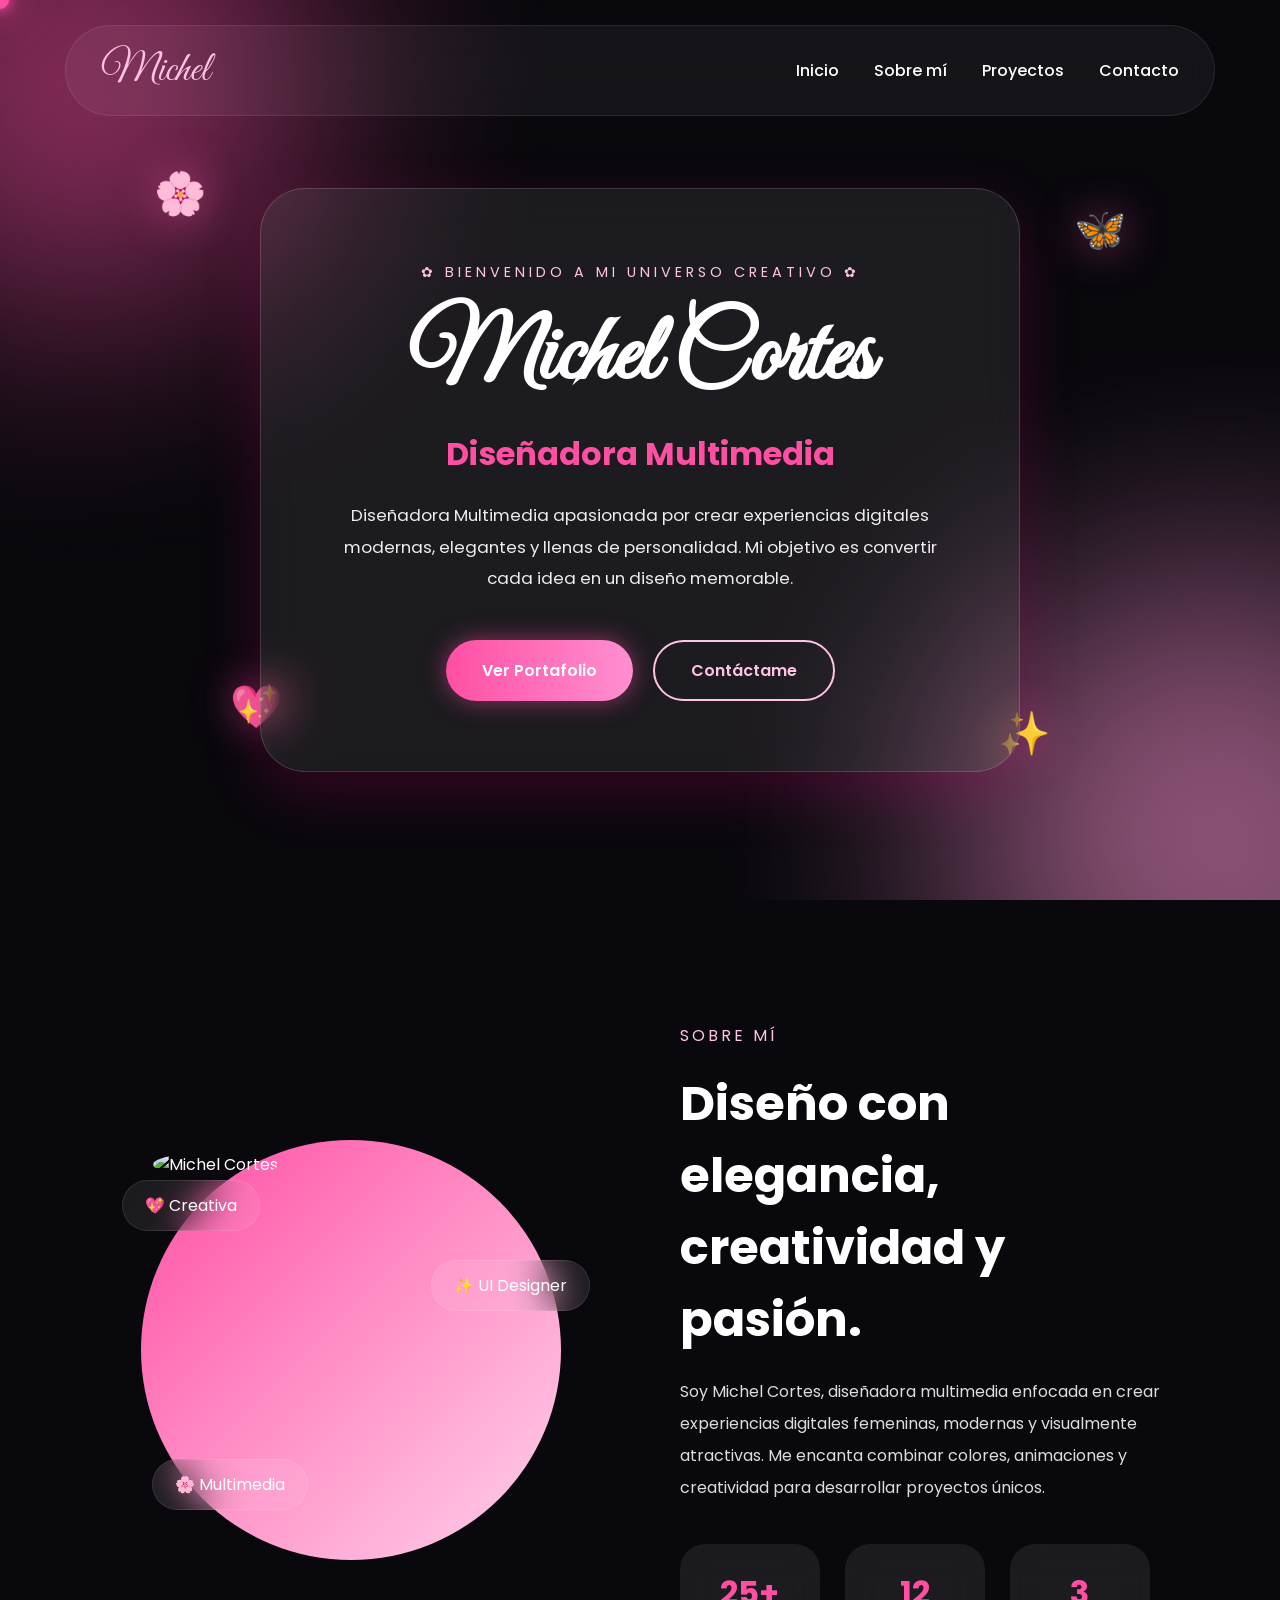
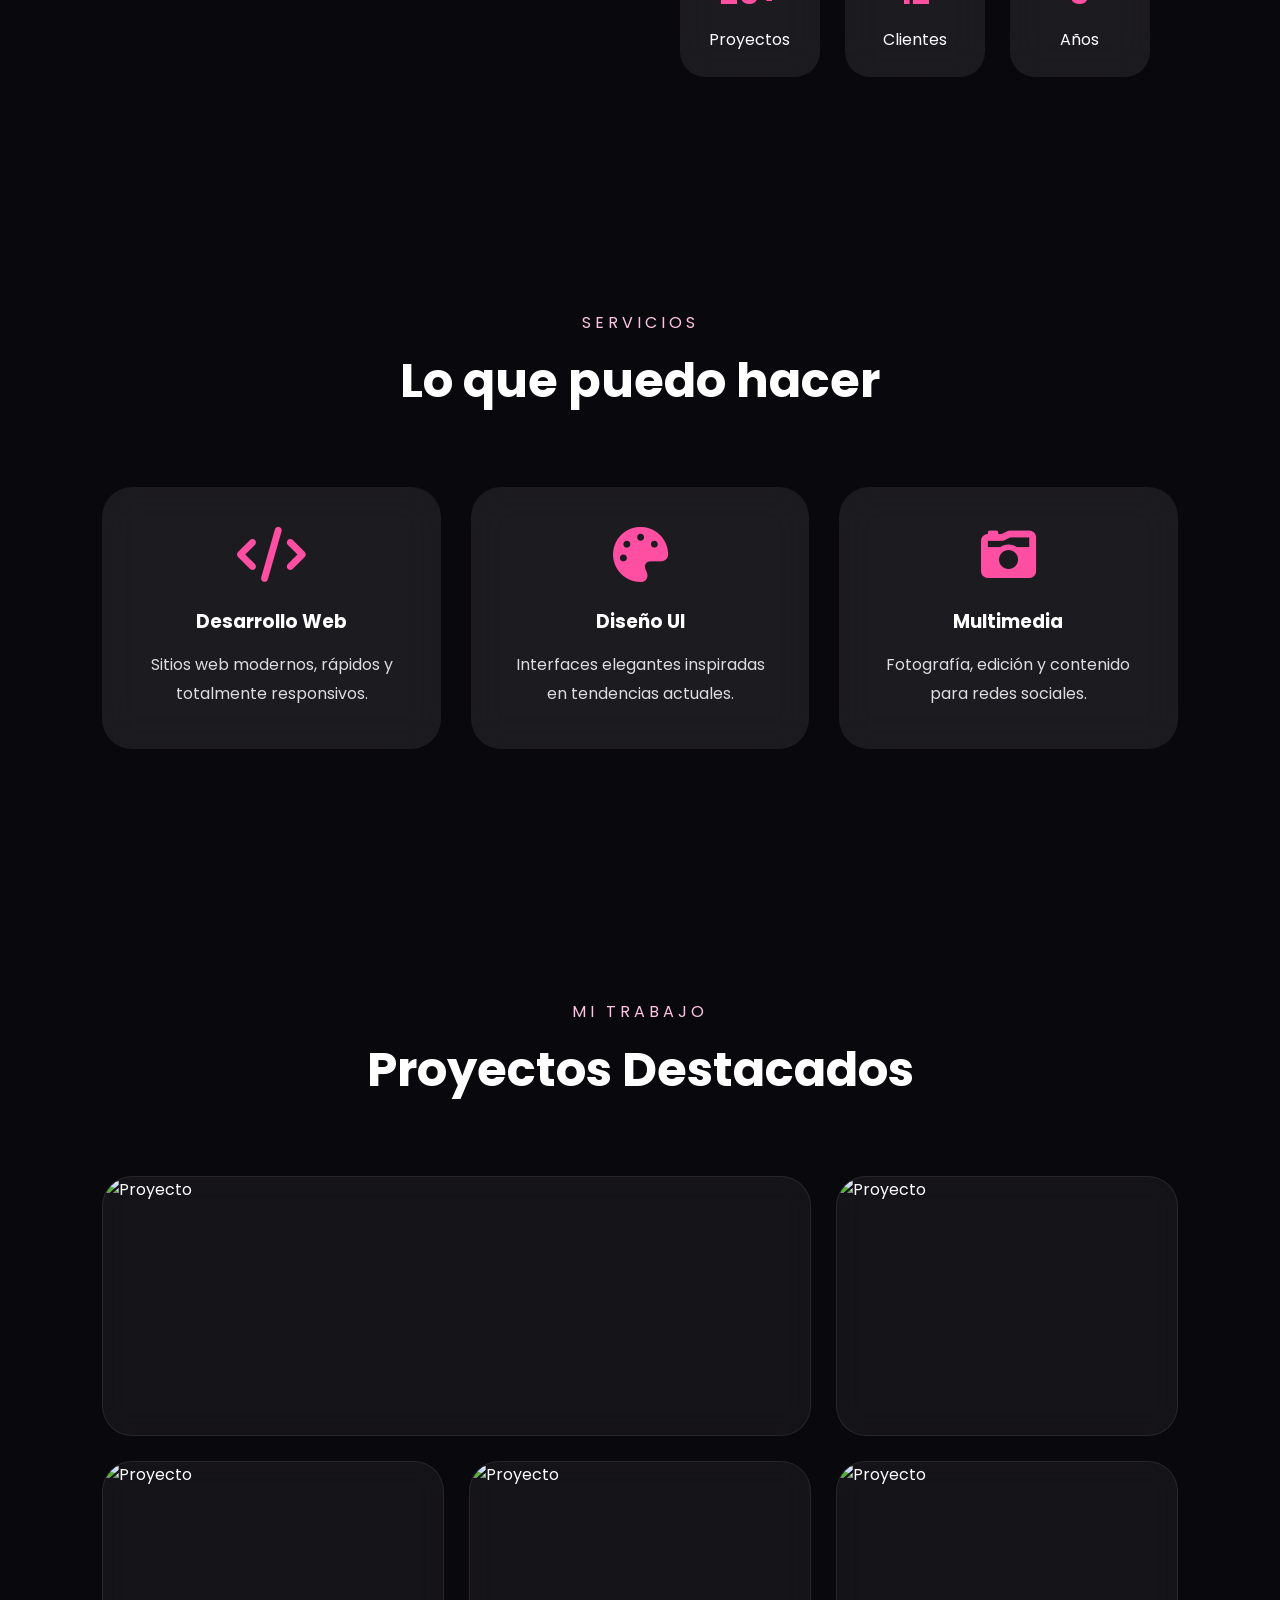
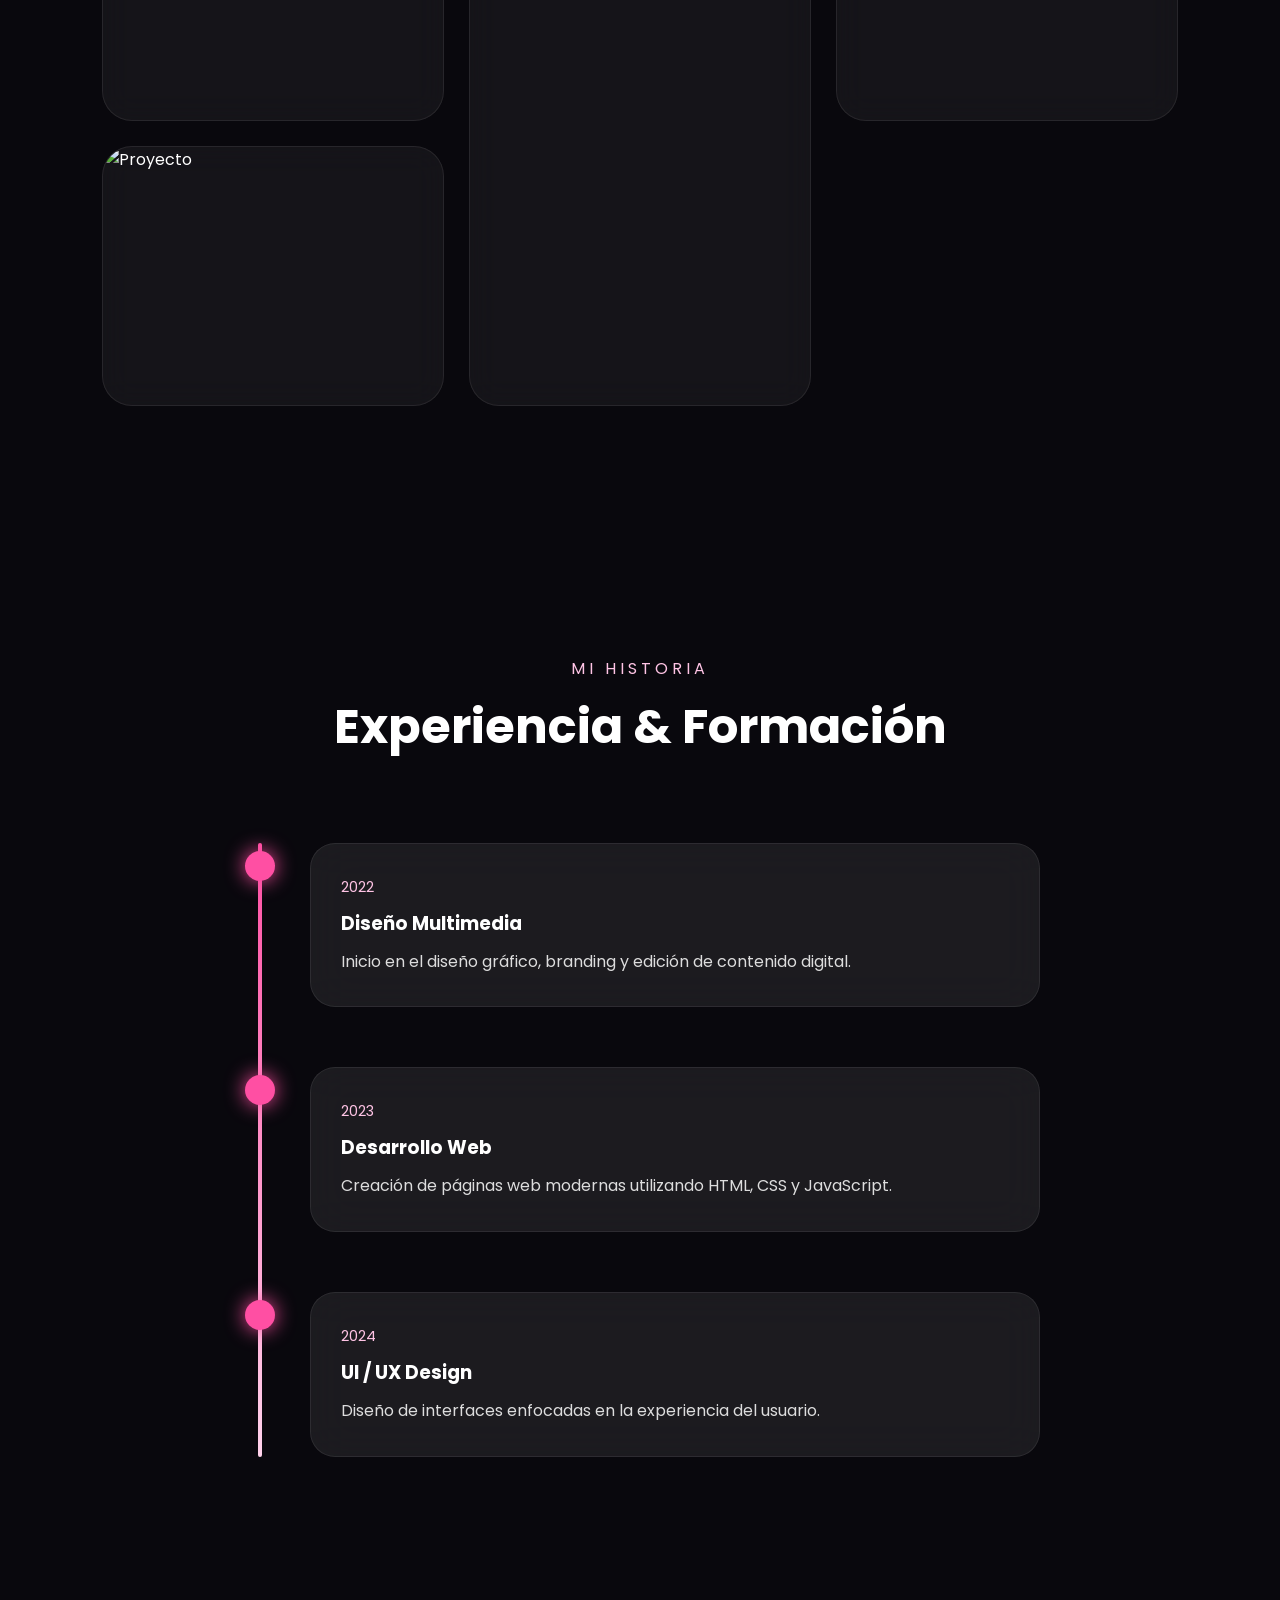
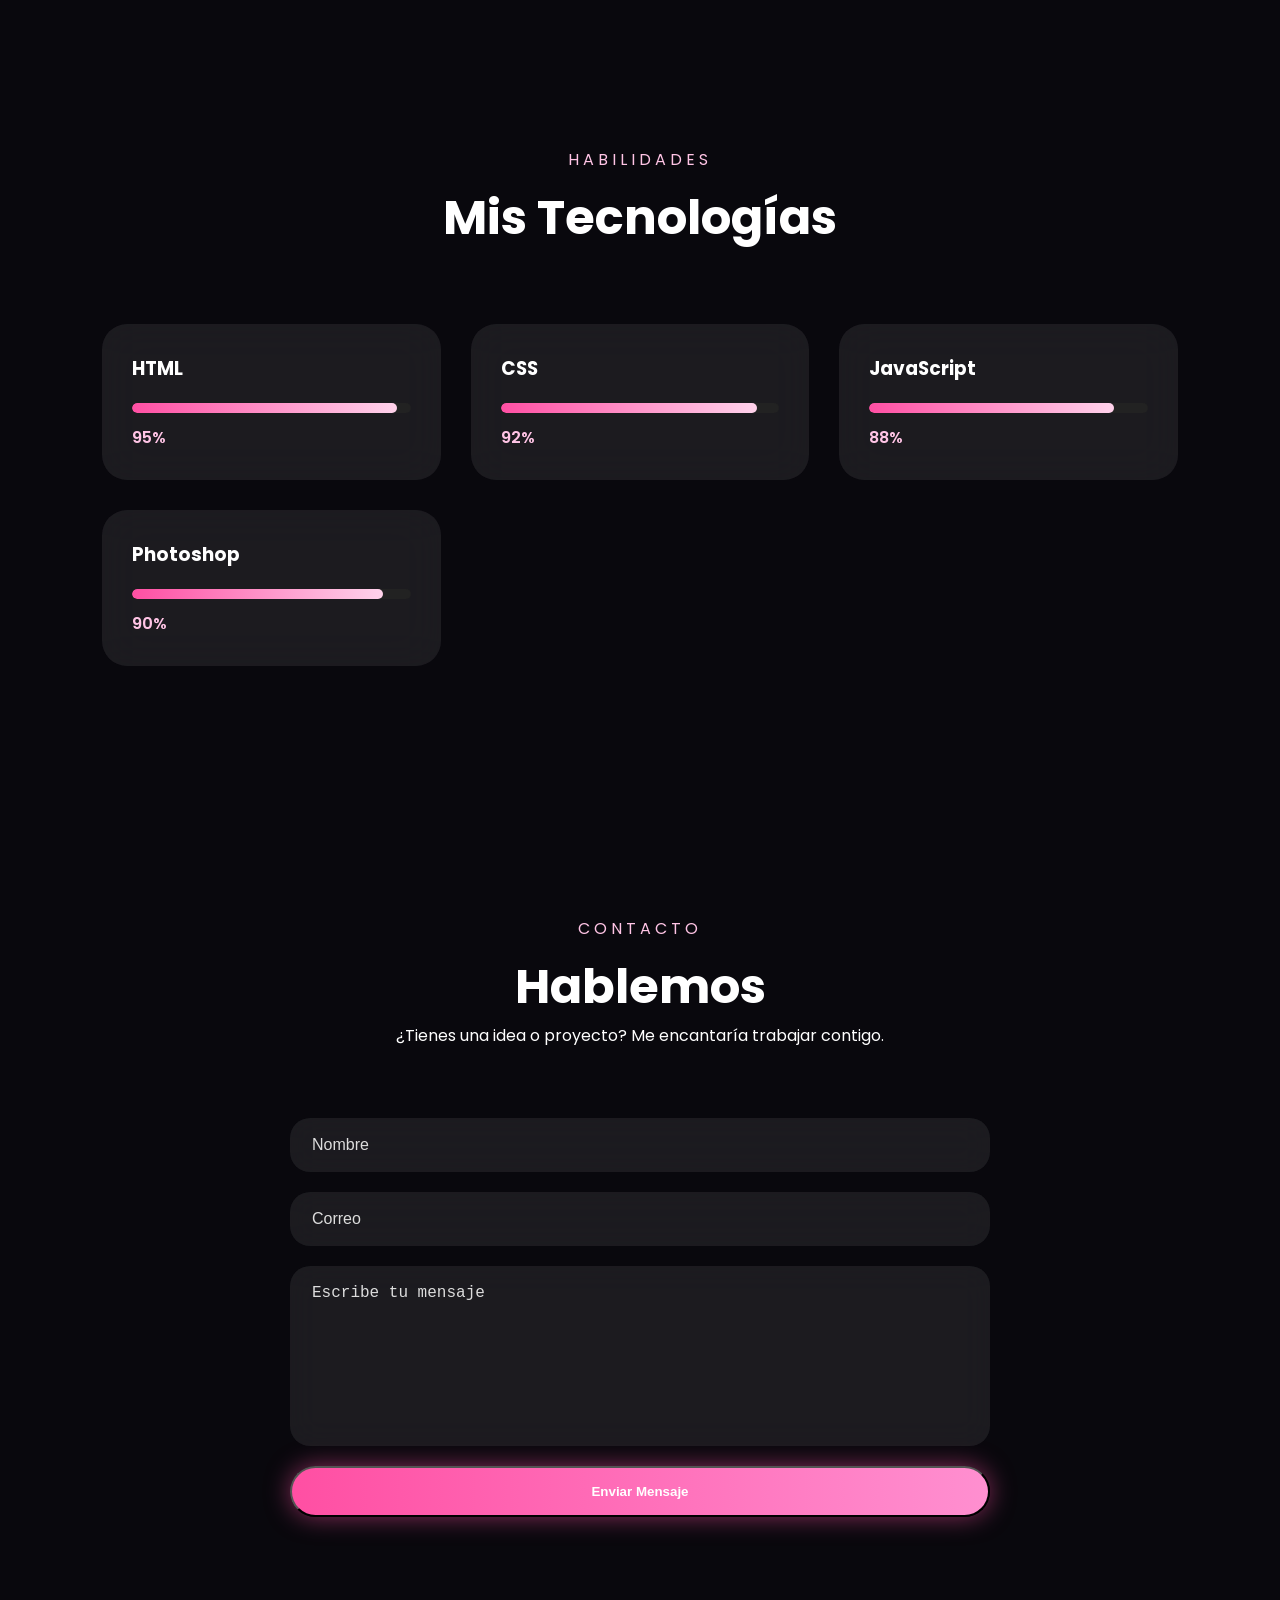
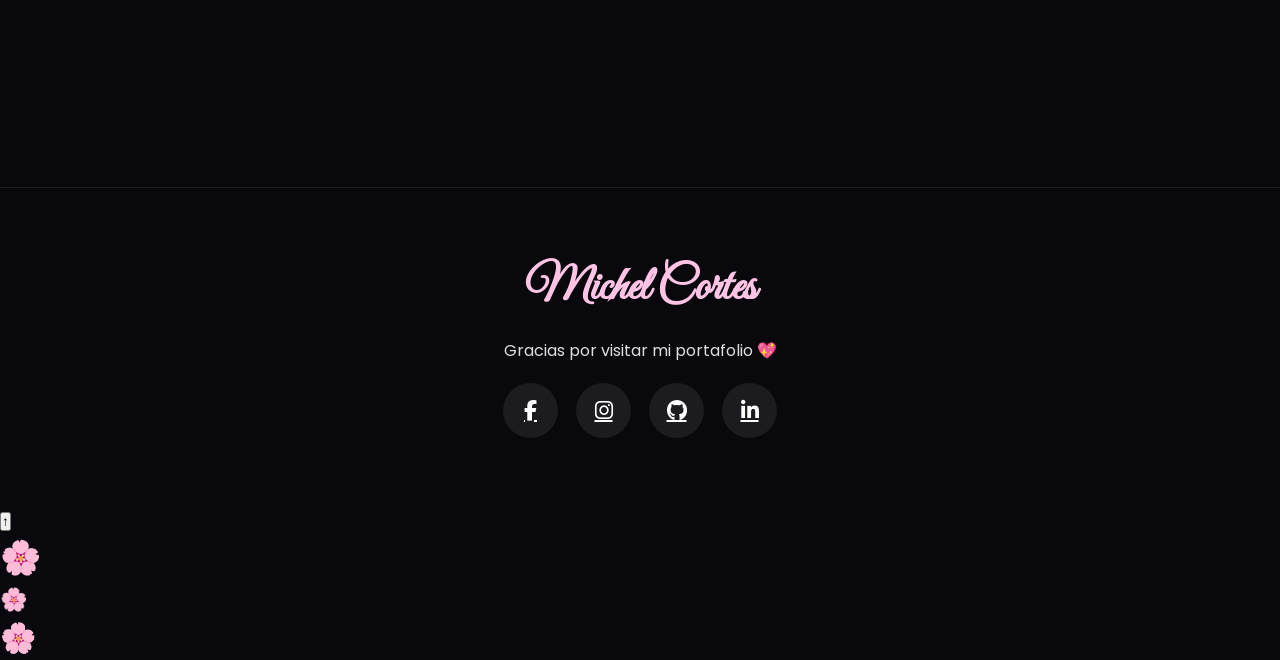
==== Portafolio/Index.html @ 0773fb49 "Create Index.html" ====
<!DOCTYPE html>
<html lang="es">

<head>

<meta charset="UTF-8">
<meta name="viewport" content="width=device-width, initial-scale=1.0">

<title>Michel Cortes | Portfolio</title>

<!-- Google Fonts -->

<link rel="preconnect" href="https://fonts.googleapis.com">

<link rel="preconnect" href="https://fonts.gstatic.com" crossorigin>

<link href="https://fonts.googleapis.com/css2?family=Great+Vibes&family=Poppins:wght@300;400;500;600;700&display=swap" rel="stylesheet">

<!-- Font Awesome -->

<link rel="stylesheet"
href="https://cdnjs.cloudflare.com/ajax/libs/font-awesome/6.7.2/css/all.min.css">

<style>

/*========================
RESET
========================*/

*{

margin:0;
padding:0;
box-sizing:border-box;

}

html{

scroll-behavior:smooth;

}

body{

font-family:'Poppins',sans-serif;

background:#09080D;

color:#fff;

overflow-x:hidden;

position:relative;

cursor:none;

}

/*========================
VARIABLES
========================*/

:root{

--pink:#ff4fa3;
--pink-soft:#ffc4e5;
--pink-light:#ffe7f5;

--black:#09080D;

--glass:rgba(255,255,255,.08);

--glass-border:rgba(255,255,255,.15);

--white:#ffffff;

}

/*========================
SCROLL
========================*/

::-webkit-scrollbar{

width:10px;

}

::-webkit-scrollbar-track{

background:#111;

}

::-webkit-scrollbar-thumb{

background:linear-gradient(var(--pink),#ff8fd0);

border-radius:30px;

}

/*========================
CURSOR
========================*/

.cursor{

position:fixed;

width:18px;
height:18px;

background:var(--pink);

border-radius:50%;

pointer-events:none;

transform:translate(-50%,-50%);

box-shadow:

0 0 12px var(--pink),
0 0 30px var(--pink),
0 0 60px var(--pink);

z-index:999999;

transition:.05s;

}

/*========================
BACKGROUND
========================*/

.background{

position:fixed;

inset:0;

overflow:hidden;

z-index:-10;

background:

radial-gradient(circle at top left,#ff4fa320 0%,transparent 35%),

radial-gradient(circle at bottom right,#ffb7e620 0%,transparent 35%),

#09080D;

}

.blur{

position:absolute;

border-radius:50%;

filter:blur(120px);

opacity:.5;

}

.blur1{

width:420px;
height:420px;

background:#ff4fa3;

top:-120px;
left:-120px;

}

.blur2{

width:500px;
height:500px;

background:#ff8fd0;

bottom:-180px;
right:-180px;

}

/*========================
HEADER
========================*/

.header{

position:fixed;

top:25px;

left:50%;

transform:translateX(-50%);

width:min(1150px,92%);

padding:18px 35px;

display:flex;

justify-content:space-between;

align-items:center;

background:rgba(255,255,255,.05);

backdrop-filter:blur(18px);

border:1px solid rgba(255,255,255,.08);

border-radius:60px;

z-index:999;

}

.logo{

font-family:"Great Vibes",cursive;

font-size:42px;

color:var(--pink-soft);

text-decoration:none;

}

.nav{

display:flex;

gap:35px;

}

.nav a{

text-decoration:none;

color:#fff;

font-weight:500;

position:relative;

transition:.3s;

}

.nav a::after{

content:"";

position:absolute;

left:0;
bottom:-8px;

width:0;

height:2px;

background:var(--pink);

transition:.35s;

}

.nav a:hover{

color:var(--pink-soft);

}

.nav a:hover::after{

width:100%;

}

.menu{

display:none;

font-size:28px;

color:white;

cursor:pointer;

}

/*========================
BOTONES
========================*/

.btn{

display:inline-flex;

align-items:center;

justify-content:center;

padding:16px 36px;

border-radius:60px;

text-decoration:none;

font-weight:600;

transition:.35s;

}

.btn-primary{

background:linear-gradient(90deg,#ff4fa3,#ff8fd0);

color:white;

box-shadow:0 0 25px #ff4fa380;

}

.btn-primary:hover{

transform:translateY(-6px);

}

.btn-secondary{

border:2px solid var(--pink-soft);

color:var(--pink-soft);

}

.btn-secondary:hover{

background:var(--pink-soft);

color:#111;

}

/*========================
SECCIONES
========================*/

section{

padding:110px 8%;

}

/*========================
RESPONSIVE
========================*/

@media(max-width:900px){

.nav{

display:none;

}

.menu{

display:block;

}

section{

padding:90px 6%;

}

}

/*=====================================
HERO
======================================*/

.hero{

min-height:100vh;

display:flex;

justify-content:center;

align-items:center;

position:relative;

overflow:hidden;

padding-top:170px;

}

/* Cristal */

.hero__glass{

width:min(760px,100%);

padding:70px;

border-radius:45px;

background:rgba(255,255,255,.08);

backdrop-filter:blur(22px);

border:1px solid rgba(255,255,255,.15);

text-align:center;

box-shadow:

0 20px 60px rgba(255,0,140,.18);

animation:float 6s ease-in-out infinite;

}

/* Texto */

.hero__welcome{

letter-spacing:4px;

color:var(--pink-soft);

font-size:.9rem;

text-transform:uppercase;

}

.hero__title{

font-family:"Great Vibes",cursive;

font-size:6rem;

margin:25px 0;

line-height:1;

color:white;

}

.hero__typing{

height:45px;

font-size:2rem;

color:var(--pink);

margin-bottom:25px;

}

.hero__text{

max-width:620px;

margin:auto;

line-height:1.9;

font-size:1.05rem;

color:#ededed;

}

/* Botones */

.hero__buttons{

display:flex;

justify-content:center;

gap:20px;

margin-top:45px;

flex-wrap:wrap;

}

/* Decoración */

.hero__flower{

position:absolute;

font-size:42px;

user-select:none;

animation:floating 7s ease-in-out infinite;

filter:drop-shadow(0 0 20px rgba(255,80,170,.5));

}

.flower1{

top:18%;

left:12%;

}

.flower2{

top:22%;

right:12%;

animation-delay:2s;

}

.flower3{

bottom:18%;

left:18%;

animation-delay:1s;

}

.flower4{

bottom:15%;

right:18%;

animation-delay:3s;

}

/* Animaciones */

@keyframes float{

0%,100%{

transform:translateY(0);

}

50%{

transform:translateY(-15px);

}

}

@keyframes floating{

0%,100%{

transform:translateY(0) rotate(0deg);

}

50%{

transform:translateY(-20px) rotate(8deg);

}

}

/* Responsive */

@media(max-width:900px){

.hero__glass{

padding:45px 30px;

}

.hero__title{

font-size:4rem;

}

.hero__typing{

font-size:1.4rem;

}

.hero__flower{

font-size:28px;

}

}

/*================ ABOUT =================*/

.about{

display:grid;

grid-template-columns:1fr 1fr;

gap:80px;

align-items:center;

min-height:100vh;

}

.about__image{

position:relative;

display:flex;

justify-content:center;

}

.about__circle{

width:420px;
height:420px;

border-radius:50%;

padding:12px;

background:linear-gradient(135deg,var(--pink),#ffd2eb);

}

.about__circle img{

width:100%;
height:100%;

border-radius:50%;

object-fit:cover;

}

.badge{

position:absolute;

padding:12px 22px;

background:rgba(255,255,255,.08);

backdrop-filter:blur(20px);

border:1px solid rgba(255,255,255,.1);

border-radius:50px;

}

.badge-1{

left:20px;

top:40px;

}

.badge-2{

right:10px;

top:120px;

}

.badge-3{

bottom:50px;

left:50px;

}

.section-tag{

color:var(--pink-soft);

text-transform:uppercase;

letter-spacing:3px;

}

.about__content h2{

font-size:3rem;

margin:20px 0;

}

.about__content p{

line-height:2;

color:#ddd;

margin-bottom:40px;

}

.stats{

display:flex;

gap:25px;

flex-wrap:wrap;

}

.stat{

padding:25px;

min-width:140px;

border-radius:25px;

background:rgba(255,255,255,.08);

backdrop-filter:blur(20px);

text-align:center;

}

.stat h3{

font-size:2rem;

color:var(--pink);

margin-bottom:10px;

}

/*================ SERVICES =================*/

.section-title{

text-align:center;

margin-bottom:70px;

}

.section-title span{

color:var(--pink-soft);

letter-spacing:4px;

text-transform:uppercase;

}

.section-title h2{

font-size:3rem;

margin-top:10px;

}

.services__grid{

display:grid;

grid-template-columns:repeat(auto-fit,minmax(260px,1fr));

gap:30px;

}

.service{

padding:40px;

border-radius:30px;

background:rgba(255,255,255,.08);

backdrop-filter:blur(20px);

text-align:center;

transition:.4s;

}

.service:hover{

transform:translateY(-12px);

box-shadow:0 20px 40px rgba(255,79,163,.25);

}

.service i{

font-size:55px;

color:var(--pink);

margin-bottom:25px;

}

.service h3{

margin-bottom:15px;

}

.service p{

color:#ddd;

line-height:1.8;

}

/*================ RESPONSIVE =================*/

@media(max-width:900px){

.about{

grid-template-columns:1fr;

text-align:center;

}

.about__circle{

width:280px;
height:280px;

}

.stats{

justify-content:center;

}

.badge{

display:none;

}

}

/*================ PORTFOLIO =================*/

.portfolio{

padding-top:140px;

}

.portfolio-grid{

display:grid;

grid-template-columns:repeat(3,1fr);

grid-auto-rows:260px;

gap:25px;

margin-top:70px;

}

.portfolio-card{

position:relative;

overflow:hidden;

border-radius:30px;

cursor:pointer;

transition:.5s;

background:rgba(255,255,255,.05);

backdrop-filter:blur(15px);

border:1px solid rgba(255,255,255,.08);

}

.portfolio-card.large{

grid-column:span 2;

}

.portfolio-card.tall{

grid-row:span 2;

}

.portfolio-card img{

width:100%;
height:100%;

object-fit:cover;

transition:.7s;

}

.portfolio-overlay{

position:absolute;

inset:0;

display:flex;

flex-direction:column;

justify-content:flex-end;

padding:30px;

background:linear-gradient(
transparent,
rgba(0,0,0,.8)
);

opacity:0;

transition:.5s;

}

.portfolio-overlay h3{

font-size:1.6rem;

margin-bottom:10px;

}

.portfolio-overlay p{

color:#ffd2eb;

}

.portfolio-card:hover{

transform:translateY(-12px);

box-shadow:0 20px 50px rgba(255,79,163,.35);

}

.portfolio-card:hover img{

transform:scale(1.15);

}

.portfolio-card:hover .portfolio-overlay{

opacity:1;

}

/*================ RESPONSIVE =================*/

@media(max-width:950px){

.portfolio-grid{

grid-template-columns:1fr;

grid-auto-rows:280px;

}

.portfolio-card.large,

.portfolio-card.tall{

grid-column:auto;

grid-row:auto;

}

}

/*================ EXPERIENCE =================*/

.experience{

padding-top:140px;

}

.timeline{

position:relative;

max-width:800px;

margin:80px auto;

}

.timeline::before{

content:"";

position:absolute;

left:18px;

top:0;

width:4px;

height:100%;

background:linear-gradient(var(--pink),#ffd2eb);

border-radius:30px;

}

.timeline-item{

position:relative;

padding-left:70px;

margin-bottom:60px;

}

.timeline-dot{

position:absolute;

left:5px;

top:8px;

width:30px;

height:30px;

border-radius:50%;

background:var(--pink);

box-shadow:0 0 20px var(--pink);

}

.timeline-content{

padding:30px;

background:rgba(255,255,255,.08);

backdrop-filter:blur(20px);

border-radius:25px;

border:1px solid rgba(255,255,255,.08);

}

.timeline-content span{

color:var(--pink-soft);

font-size:.9rem;

}

.timeline-content h3{

margin:10px 0;

}

.timeline-content p{

line-height:1.8;

color:#ddd;

}

/*================ SKILLS =================*/

.skills{

padding-top:100px;

}

.skills-grid{

display:grid;

grid-template-columns:repeat(auto-fit,minmax(320px,1fr));

gap:30px;

margin-top:70px;

}

.skill-card{

padding:30px;

border-radius:25px;

background:rgba(255,255,255,.08);

backdrop-filter:blur(20px);

}

.skill-card h3{

margin-bottom:20px;

}

.bar{

height:10px;

background:#222;

border-radius:30px;

overflow:hidden;

margin-bottom:12px;

}

.progress{

height:100%;

background:linear-gradient(90deg,var(--pink),#ffd2eb);

border-radius:30px;

}

.html{

width:95%;

}

.css{

width:92%;

}

.js{

width:88%;

}

.ps{

width:90%;

}

.skill-card span{

color:var(--pink-soft);

font-weight:600;

}

/*================ CONTACT =================*/

.contact{

padding-top:140px;

text-align:center;

}

.contact-form{

max-width:700px;

margin:60px auto;

display:flex;

flex-direction:column;

gap:20px;

}

.contact-form input,
.contact-form textarea{

padding:18px 22px;

border:none;

outline:none;

border-radius:20px;

background:rgba(255,255,255,.08);

backdrop-filter:blur(15px);

color:white;

font-size:1rem;

}

.contact-form textarea{

height:180px;

resize:none;

}

.contact-form input::placeholder,
.contact-form textarea::placeholder{

color:#ddd;

}

/*================ FOOTER =================*/

.footer{

padding:70px 20px;

text-align:center;

margin-top:100px;

border-top:1px solid rgba(255,255,255,.08);

}

.footer h2{

font-family:"Great Vibes",cursive;

font-size:3rem;

color:var(--pink-soft);

}

.footer p{

margin:20px 0;

color:#ddd;

}

.social{

display:flex;

justify-content:center;

gap:18px;

}

.social a{

width:55px;

height:55px;

border-radius:50%;

display:flex;

justify-content:center;

align-items:center;

background:rgba(255,255,255,.08);

color:white;

font-size:1.3rem;

transition:.35s;

}

.social a:hover{

background:var(--pink);

transform:translateY(-8px);

}

</style>

</head>

<body>

<div class="cursor"></div>

<div class="background">

<div class="blur blur1"></div>

<div class="blur blur2"></div>

</div>

<header class="header">

<a href="#" class="logo">

Michel

</a>

<nav class="nav">

<a href="#inicio">Inicio</a>

<a href="#sobre">Sobre mí</a>

<a href="#proyectos">Proyectos</a>

<a href="#contacto">Contacto</a>

</nav>

<div class="menu">

<i class="fa-solid fa-bars"></i>

</div>

</header>

<!--================ HERO =================-->

<section class="hero" id="inicio">

    <!-- Elementos decorativos -->

    <div class="hero__flower flower1">🌸</div>
    <div class="hero__flower flower2">🦋</div>
    <div class="hero__flower flower3">💖</div>
    <div class="hero__flower flower4">✨</div>

    <div class="hero__glass">

        <span class="hero__welcome">

            ✿ Bienvenido a mi universo creativo ✿

        </span>

        <h1 class="hero__title">

            Michel Cortes

        </h1>

        <h2 class="hero__typing">

            <span id="typing"></span>

        </h2>

        <p class="hero__text">

            Diseñadora Multimedia apasionada por crear
            experiencias digitales modernas, elegantes y
            llenas de personalidad.

            Mi objetivo es convertir cada idea en un diseño
            memorable.

        </p>

        <div class="hero__buttons">

            <a href="#proyectos" class="btn btn-primary">

                Ver Portafolio

            </a>

            <a href="#contacto" class="btn btn-secondary">

                Contáctame

            </a>

        </div>

    </div>

</section>

<!--================ ABOUT =================-->

<section class="about" id="sobre">

    <div class="about__image">

        <div class="about__circle">

            <img src="https://r2.fivemanage.com/X8fcvPLLm6LbX6TkrHjlc/WhatsAppImage2026-07-14at6.35.13PM.jpeg" alt="Michel Cortes">

        </div>

        <div class="badge badge-1">
            💖 Creativa
        </div>

        <div class="badge badge-2">
            ✨ UI Designer
        </div>

        <div class="badge badge-3">
            🌸 Multimedia
        </div>

    </div>

    <div class="about__content">

        <span class="section-tag">

            Sobre mí

        </span>

        <h2>

            Diseño con elegancia,
            creatividad y pasión.

        </h2>

        <p>

            Soy Michel Cortes, diseñadora multimedia enfocada en crear
            experiencias digitales femeninas, modernas y visualmente
            atractivas.

            Me encanta combinar colores, animaciones y creatividad para
            desarrollar proyectos únicos.

        </p>

        <div class="stats">

            <div class="stat">

                <h3>25+</h3>

                <span>Proyectos</span>

            </div>

            <div class="stat">

                <h3>12</h3>

                <span>Clientes</span>

            </div>

            <div class="stat">

                <h3>3</h3>

                <span>Años</span>

            </div>

        </div>

    </div>

</section>

<!--================ SERVICES =================-->

<section class="services">

    <div class="section-title">

        <span>Servicios</span>

        <h2>Lo que puedo hacer</h2>

    </div>

    <div class="services__grid">

        <article class="service">

            <i class="fa-solid fa-code"></i>

            <h3>Desarrollo Web</h3>

            <p>

                Sitios web modernos, rápidos y totalmente responsivos.

            </p>

        </article>

        <article class="service">

            <i class="fa-solid fa-palette"></i>

            <h3>Diseño UI</h3>

            <p>

                Interfaces elegantes inspiradas en tendencias actuales.

            </p>

        </article>

        <article class="service">

            <i class="fa-solid fa-camera-retro"></i>

            <h3>Multimedia</h3>

            <p>

                Fotografía, edición y contenido para redes sociales.

            </p>

        </article>

    </div>

</section>

<!--================ PORTFOLIO =================-->

<section class="portfolio" id="proyectos">

    <div class="section-title">

        <span>Mi Trabajo</span>

        <h2>Proyectos Destacados</h2>

    </div>

    <div class="portfolio-grid">

        <article class="portfolio-card large">

            <img src="https://images.unsplash.com/photo-1498050108023-c5249f4df085?w=1200" alt="Proyecto">

            <div class="portfolio-overlay">

                <h3>Landing Page</h3>

                <p>HTML • CSS • JavaScript</p>

            </div>

        </article>

        <article class="portfolio-card">

            <img src="https://images.unsplash.com/photo-1516321318423-f06f85e504b3?w=900" alt="Proyecto">

            <div class="portfolio-overlay">

                <h3>Branding</h3>

                <p>Identidad Visual</p>

            </div>

        </article>

        <article class="portfolio-card">

            <img src="https://images.unsplash.com/photo-1515879218367-8466d910aaa4?w=900" alt="Proyecto">

            <div class="portfolio-overlay">

                <h3>UI Design</h3>

                <p>Interfaces Modernas</p>

            </div>

        </article>

        <article class="portfolio-card tall">

            <img src="https://images.unsplash.com/photo-1504384308090-c894fdcc538d?w=900" alt="Proyecto">

            <div class="portfolio-overlay">

                <h3>Multimedia</h3>

                <p>Edición Creativa</p>

            </div>

        </article>

        <article class="portfolio-card">

            <img src="https://images.unsplash.com/photo-1497366754035-f200968a6e72?w=900" alt="Proyecto">

            <div class="portfolio-overlay">

                <h3>Diseño Web</h3>

                <p>Responsive</p>

            </div>

        </article>

        <article class="portfolio-card">

            <img src="https://images.unsplash.com/photo-1522542550221-31fd19575a2d?w=900" alt="Proyecto">

            <div class="portfolio-overlay">

                <h3>Creatividad</h3>

                <p>Contenido Digital</p>

            </div>

        </article>

    </div>

</section>

<!--================ EXPERIENCE =================-->

<section class="experience">

    <div class="section-title">

        <span>Mi Historia</span>

        <h2>Experiencia & Formación</h2>

    </div>

    <div class="timeline">

        <div class="timeline-item">

            <div class="timeline-dot"></div>

            <div class="timeline-content">

                <span>2022</span>

                <h3>Diseño Multimedia</h3>

                <p>
                    Inicio en el diseño gráfico, branding y edición
                    de contenido digital.
                </p>

            </div>

        </div>

        <div class="timeline-item">

            <div class="timeline-dot"></div>

            <div class="timeline-content">

                <span>2023</span>

                <h3>Desarrollo Web</h3>

                <p>
                    Creación de páginas web modernas utilizando
                    HTML, CSS y JavaScript.
                </p>

            </div>

        </div>

        <div class="timeline-item">

            <div class="timeline-dot"></div>

            <div class="timeline-content">

                <span>2024</span>

                <h3>UI / UX Design</h3>

                <p>
                    Diseño de interfaces enfocadas en la experiencia
                    del usuario.
                </p>

            </div>

        </div>

    </div>

</section>

<!--================ SKILLS =================-->

<section class="skills">

    <div class="section-title">

        <span>Habilidades</span>

        <h2>Mis Tecnologías</h2>

    </div>

    <div class="skills-grid">

        <div class="skill-card">

            <h3>HTML</h3>

            <div class="bar">

                <div class="progress html"></div>

            </div>

            <span>95%</span>

        </div>

        <div class="skill-card">

            <h3>CSS</h3>

            <div class="bar">

                <div class="progress css"></div>

            </div>

            <span>92%</span>

        </div>

        <div class="skill-card">

            <h3>JavaScript</h3>

            <div class="bar">

                <div class="progress js"></div>

            </div>

            <span>88%</span>

        </div>

        <div class="skill-card">

            <h3>Photoshop</h3>

            <div class="bar">

                <div class="progress ps"></div>

            </div>

            <span>90%</span>

        </div>

    </div>

</section>

<!--================ CONTACT =================-->

<section class="contact" id="contacto">

    <div class="section-title">

        <span>Contacto</span>

        <h2>Hablemos</h2>

        <p>
            ¿Tienes una idea o proyecto? Me encantaría trabajar contigo.
        </p>

    </div>

    <form class="contact-form">

        <input type="text" placeholder="Nombre">

        <input type="email" placeholder="Correo">

        <textarea placeholder="Escribe tu mensaje"></textarea>

        <button class="btn btn-primary">

            Enviar Mensaje

        </button>

    </form>

</section>

<!--================ FOOTER =================-->

<footer class="footer">

    <h2>Michel Cortes</h2>

    <p>Gracias por visitar mi portafolio 💖</p>

    <div class="social">

        <a href="https://www.facebook.com/share/1THiebDeWp/"><i class="fab fa-facebook-f"></i></a>

        <a href="https://www.instagram.com/mich_day06?igsh=dXQ0cDF2cjh2Nm1z"><i class="fab fa-instagram"></i></a>

        <a href="#"><i class="fab fa-github"></i></a>

        <a href="#"><i class="fab fa-linkedin-in"></i></a>

    </div>

</footer>

<script>

/*==============================
CURSOR PERSONALIZADO
==============================*/

const cursor = document.querySelector(".cursor");

document.addEventListener("mousemove",(e)=>{

    cursor.style.left = e.clientX + "px";
    cursor.style.top = e.clientY + "px";

});


/*==============================
EFECTO MAQUINA DE ESCRIBIR
==============================*/

const typing = document.getElementById("typing");

if(typing){

const words=[

"Diseñadora Multimedia",

"Frontend Developer",

"UI Designer",

"Creative Designer",

"Amante del Diseño"

];

let word=0;
let letter=0;
let deleting=false;

function write(){

let current=words[word];

typing.textContent=current.substring(0,letter);

if(!deleting){

letter++;

if(letter>current.length){

deleting=true;

setTimeout(write,1200);

return;

}

}else{

letter--;

if(letter<0){

deleting=false;

word++;

if(word>=words.length){

word=0;

}

}

}

setTimeout(write,deleting?60:120);

}

write();

}


/*==============================
MENU HAMBURGUESA
==============================*/

const menu=document.querySelector(".menu");
const nav=document.querySelector(".nav");

if(menu){

menu.addEventListener("click",()=>{

nav.classList.toggle("active");

});

}


/*==============================
APARICION AL HACER SCROLL
==============================*/

const observer=new IntersectionObserver((entries)=>{

entries.forEach(entry=>{

if(entry.isIntersecting){

entry.target.style.opacity="1";

entry.target.style.transform="translateY(0)";

}

});

});

document.querySelectorAll("section").forEach(section=>{

section.style.opacity="0";

section.style.transform="translateY(60px)";

section.style.transition=".8s";

observer.observe(section);

});


/*==============================
ESTRELLAS
==============================*/

for(let i=0;i<70;i++){

const star=document.createElement("span");

star.className="star";

star.style.left=Math.random()*100+"vw";

star.style.top=Math.random()*100+"vh";

star.style.animationDelay=Math.random()*5+"s";

document.body.appendChild(star);

}


/*==============================
PETALOS
==============================*/

setInterval(()=>{

const petal=document.createElement("div");

petal.innerHTML="🌸";

petal.className="petal";

petal.style.left=Math.random()*100+"vw";

petal.style.fontSize=(20+Math.random()*20)+"px";

petal.style.animationDuration=(6+Math.random()*5)+"s";

document.body.appendChild(petal);

setTimeout(()=>{

petal.remove();

},12000);

},700);


/*==============================
BOTON VOLVER ARRIBA
==============================*/

const topButton=document.createElement("button");

topButton.innerHTML="↑";

topButton.className="top-btn";

document.body.appendChild(topButton);

window.addEventListener("scroll",()=>{

if(window.scrollY>500){

topButton.classList.add("show");

}else{

topButton.classList.remove("show");

}

});

topButton.addEventListener("click",()=>{

window.scrollTo({

top:0,

behavior:"smooth"

});

});

</script>

</body>

</html>
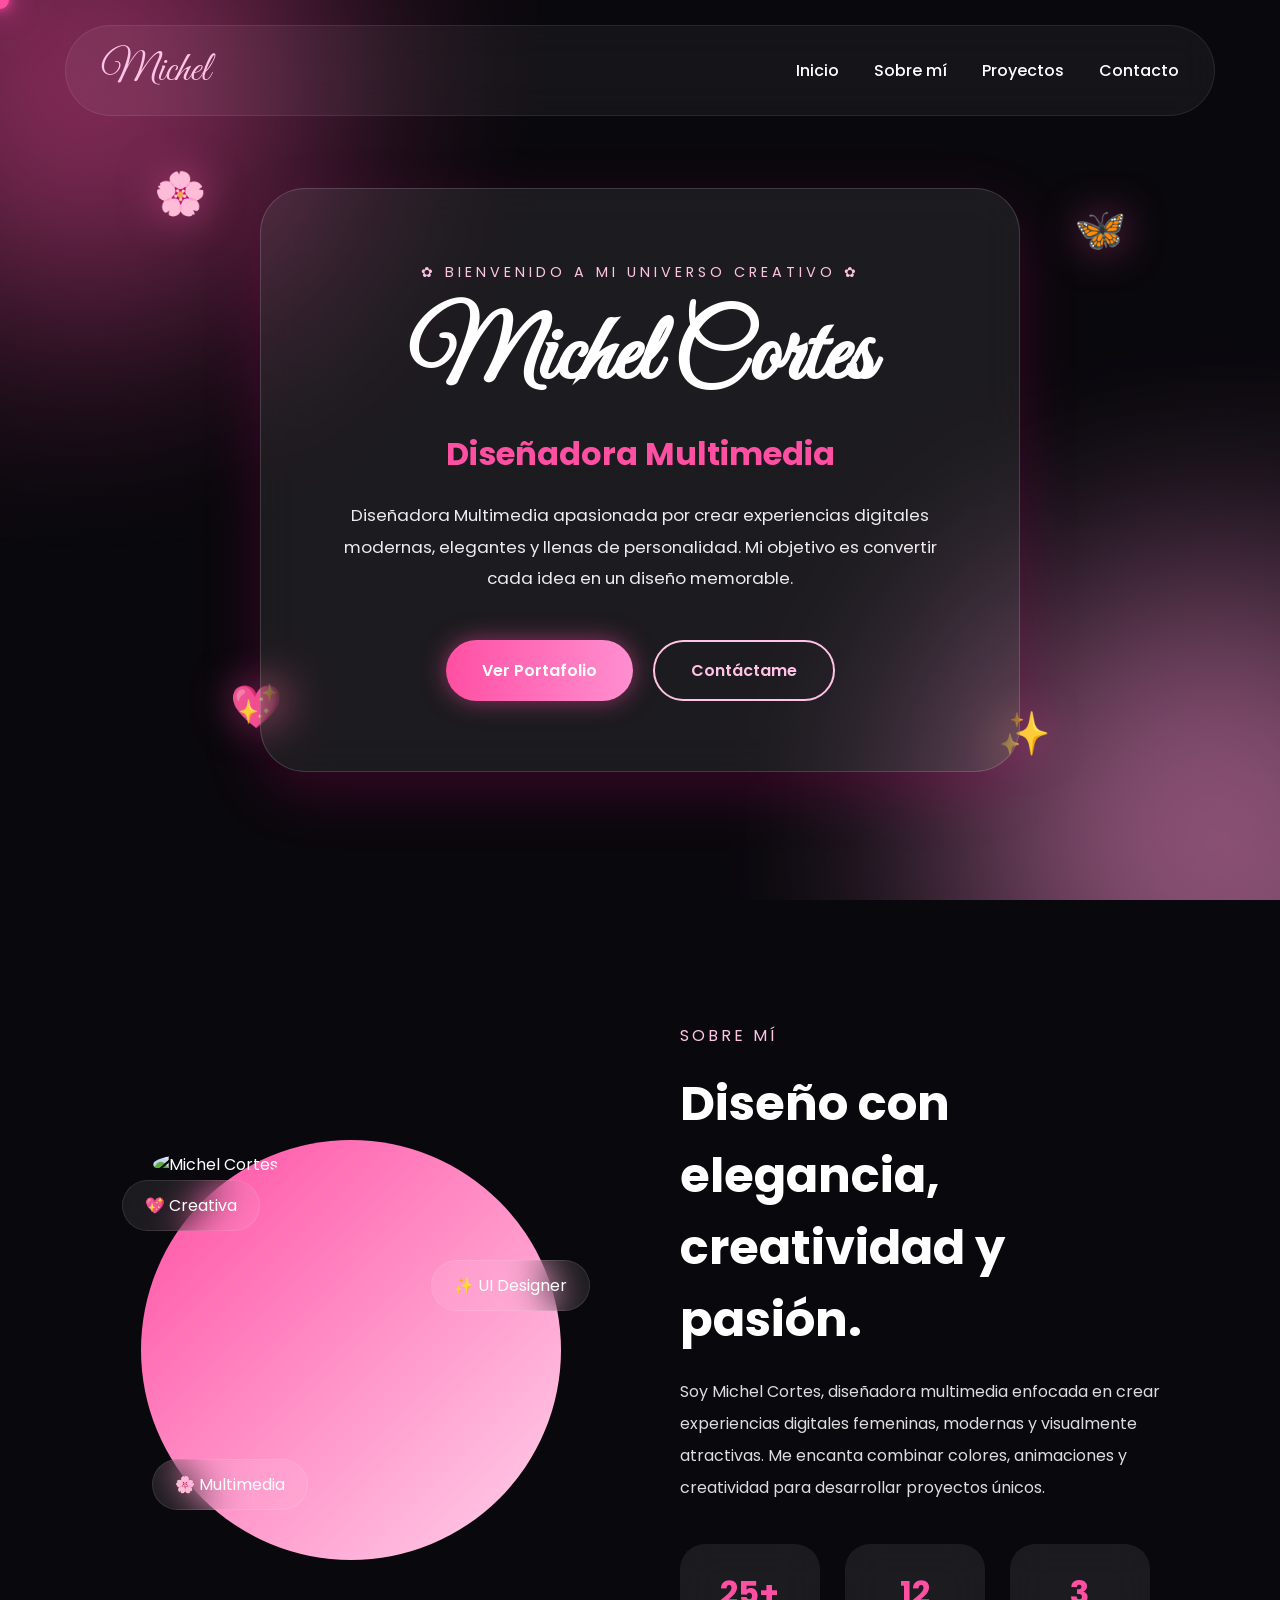
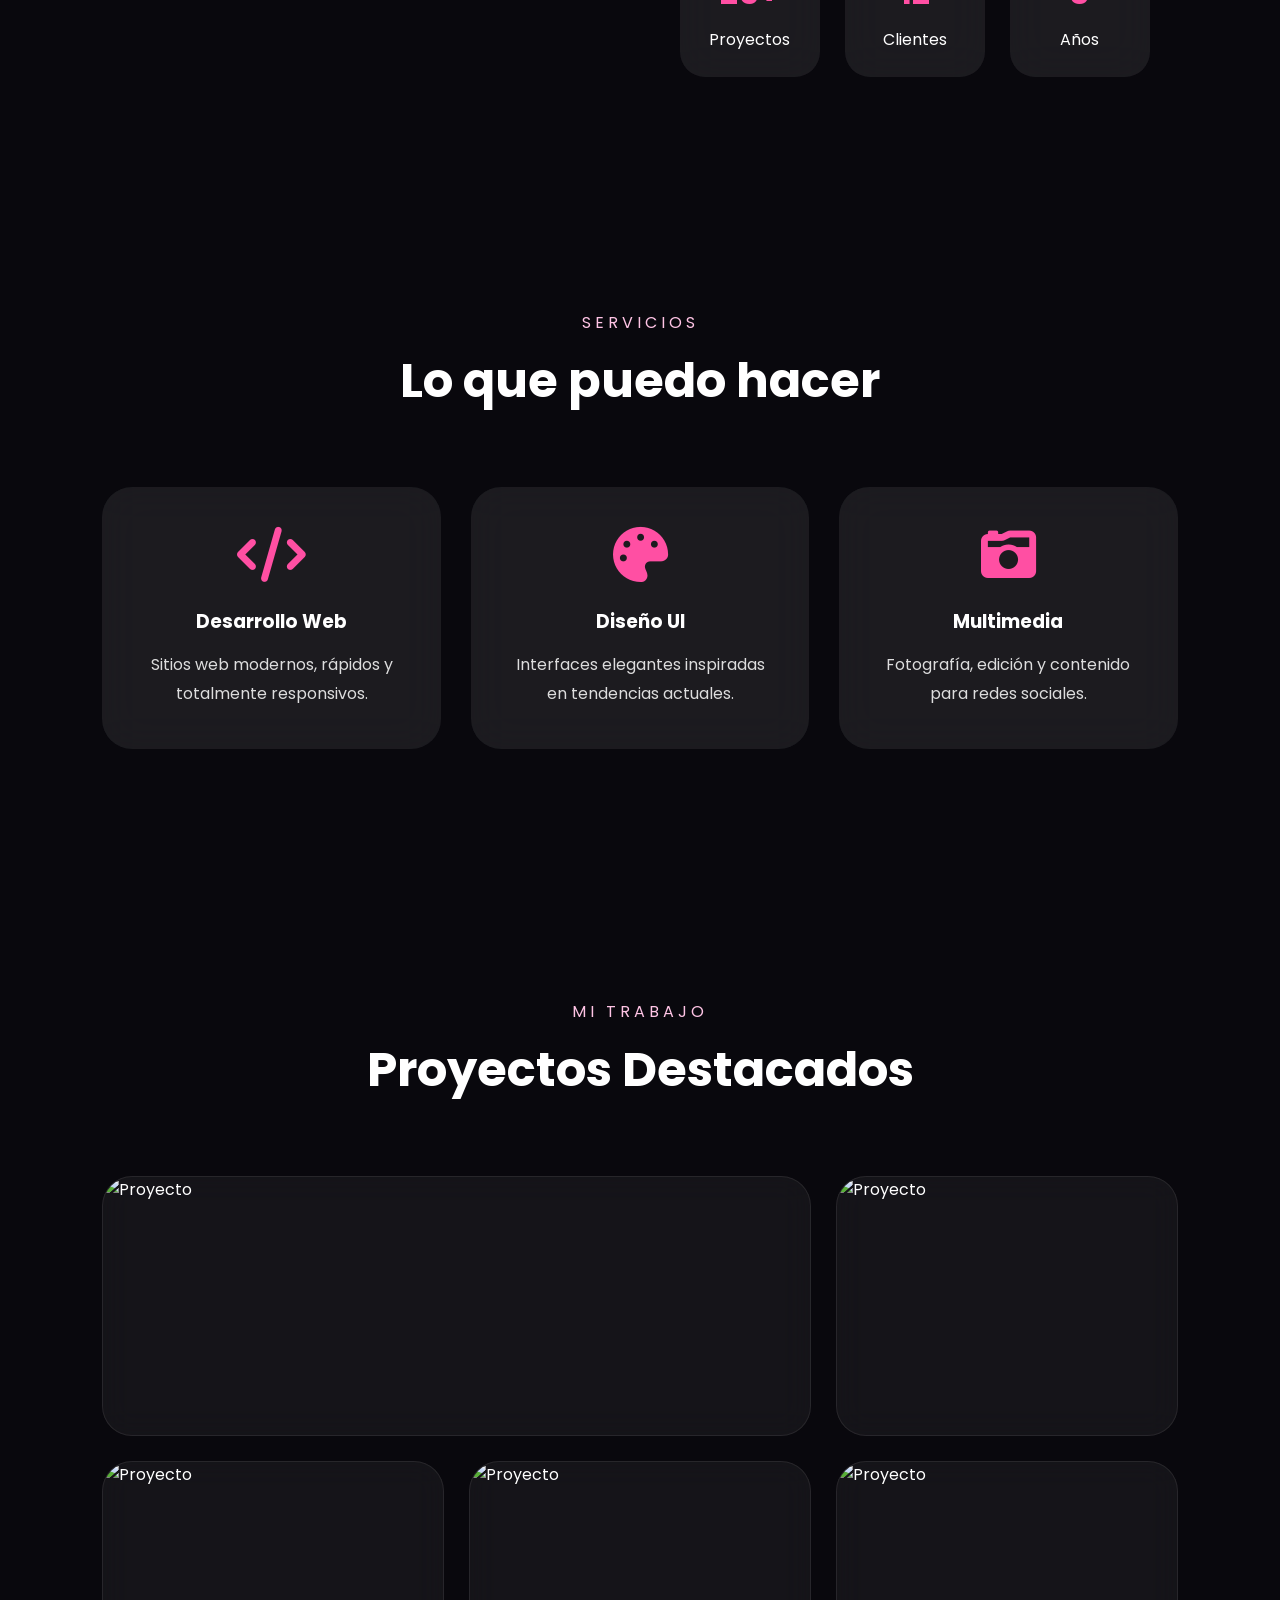
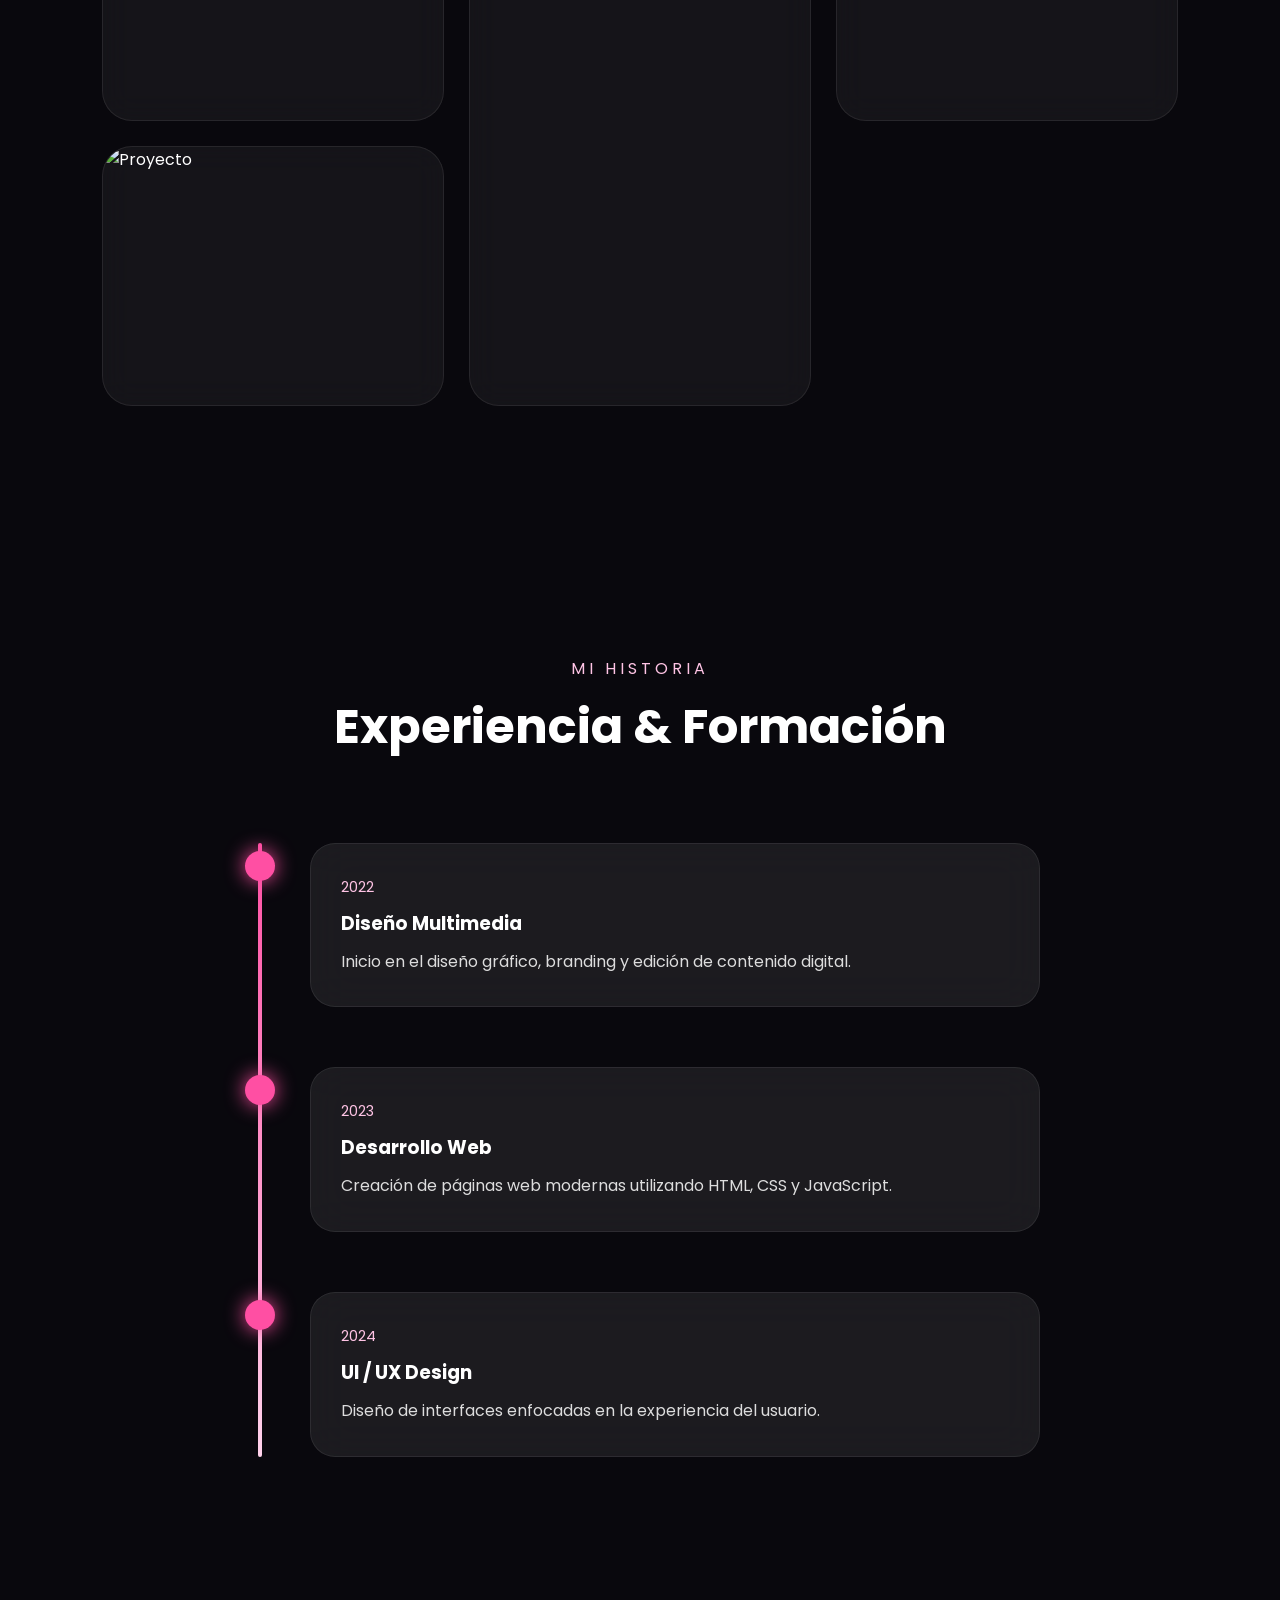
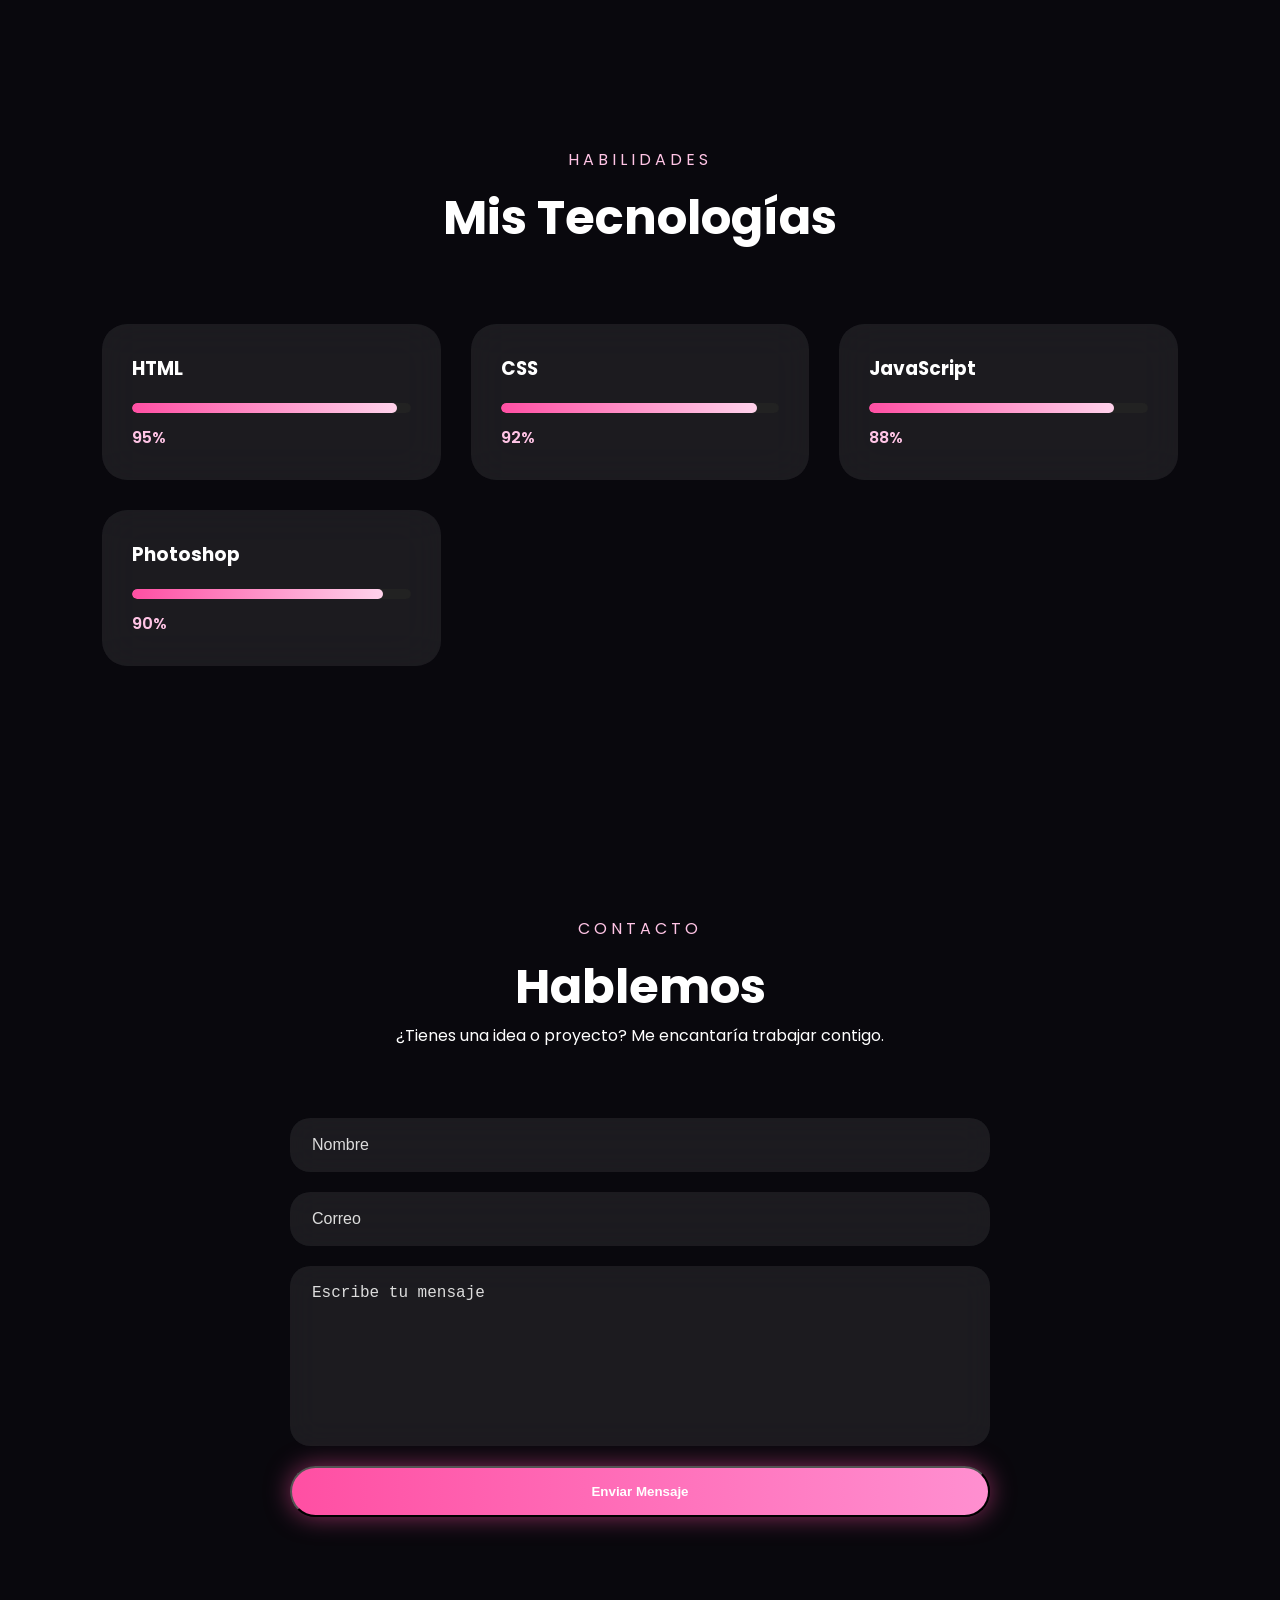
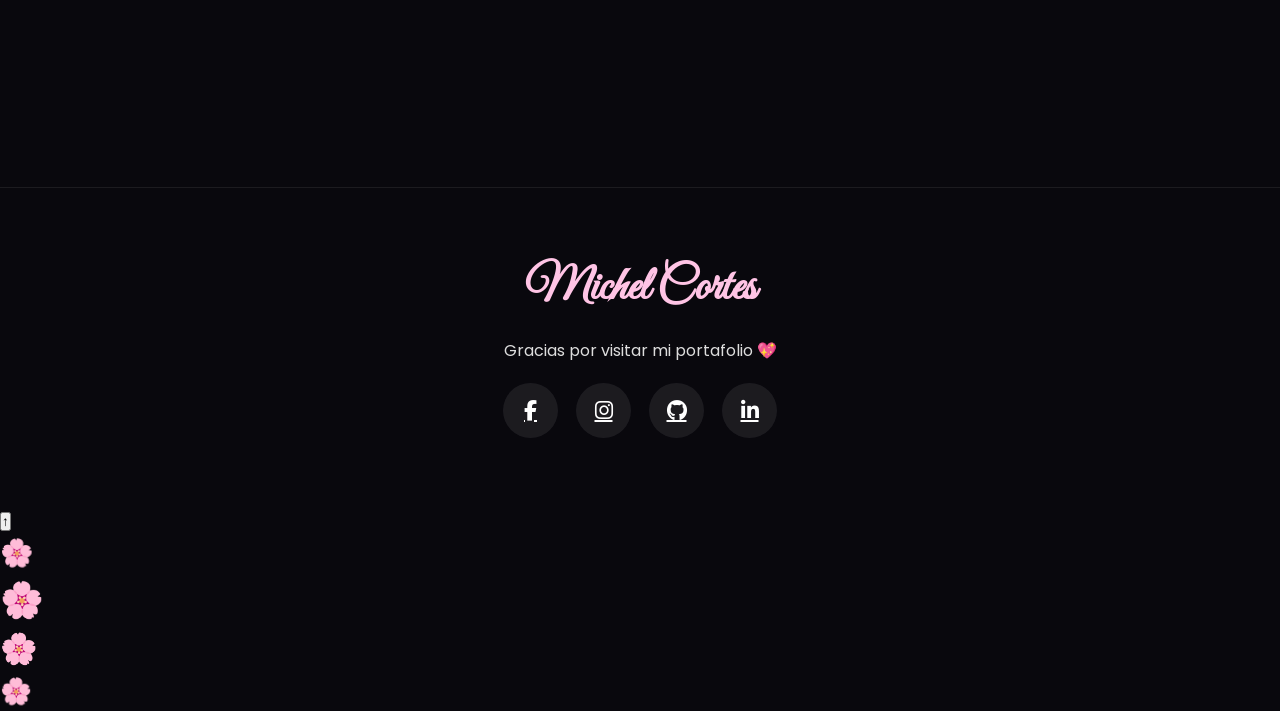
==== commit 1697c809: "Update Index.html" ====
--- a/Portafolio/Index.html
+++ b/Portafolio/Index.html
@@ -1652,7 +1652,7 @@
 
         <article class="portfolio-card large">
 
-            <img src="https://images.unsplash.com/photo-1498050108023-c5249f4df085?w=1200" alt="Proyecto">
+            <img src="https://r2.fivemanage.com/X8fcvPLLm6LbX6TkrHjlc/WhatsAppImage2026-07-21at7.07.00PM.jpeg" alt="Proyecto">
 
             <div class="portfolio-overlay">
 
@@ -1666,7 +1666,7 @@
 
         <article class="portfolio-card">
 
-            <img src="https://images.unsplash.com/photo-1516321318423-f06f85e504b3?w=900" alt="Proyecto">
+            <img src="https://r2.fivemanage.com/X8fcvPLLm6LbX6TkrHjlc/WhatsAppImage2026-07-21at7.07.47PM.jpeg" alt="Proyecto">
 
             <div class="portfolio-overlay">
 
@@ -1680,7 +1680,7 @@
 
         <article class="portfolio-card">
 
-            <img src="https://images.unsplash.com/photo-1515879218367-8466d910aaa4?w=900" alt="Proyecto">
+            <img src="https://r2.fivemanage.com/X8fcvPLLm6LbX6TkrHjlc/WhatsAppImage2026-07-21at7.08.31PM.jpeg" alt="Proyecto">
 
             <div class="portfolio-overlay">
 
@@ -1694,7 +1694,7 @@
 
         <article class="portfolio-card tall">
 
-            <img src="https://images.unsplash.com/photo-1504384308090-c894fdcc538d?w=900" alt="Proyecto">
+            <img src="https://r2.fivemanage.com/X8fcvPLLm6LbX6TkrHjlc/WhatsAppImage2026-07-21at7.15.08PM.jpeg" alt="Proyecto">
 
             <div class="portfolio-overlay">
 
@@ -1708,7 +1708,7 @@
 
         <article class="portfolio-card">
 
-            <img src="https://images.unsplash.com/photo-1497366754035-f200968a6e72?w=900" alt="Proyecto">
+            <img src="https://r2.fivemanage.com/X8fcvPLLm6LbX6TkrHjlc/WhatsAppImage2026-07-21at7.23.01PM.jpeg" alt="Proyecto">
 
             <div class="portfolio-overlay">
 
@@ -1722,7 +1722,7 @@
 
         <article class="portfolio-card">
 
-            <img src="https://images.unsplash.com/photo-1522542550221-31fd19575a2d?w=900" alt="Proyecto">
+            <img src="https://r2.fivemanage.com/X8fcvPLLm6LbX6TkrHjlc/ICONO(1).pdf.jpg" alt="Proyecto">
 
             <div class="portfolio-overlay">
 
